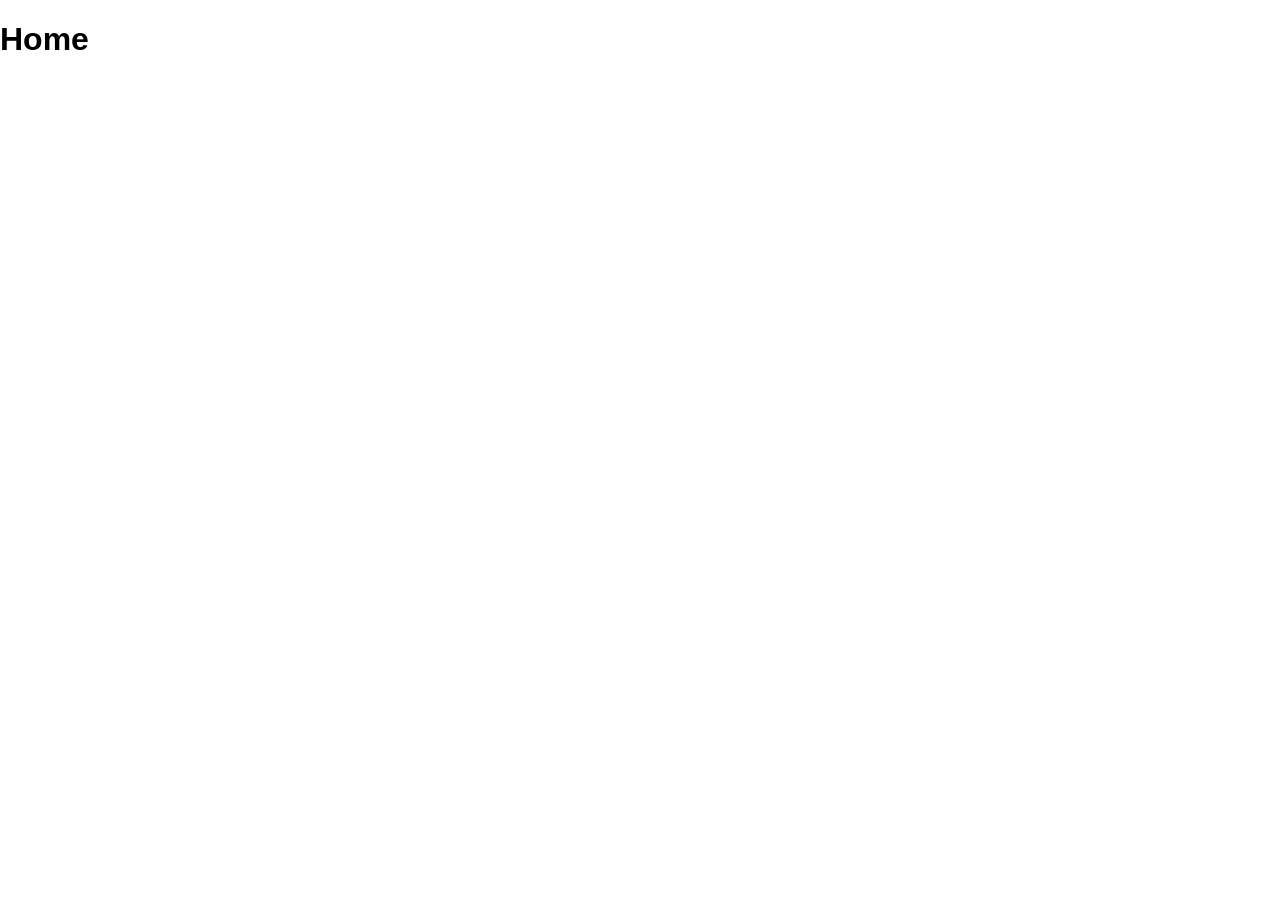
==== smarttask-ai/frontend/pages/index.html @ 48dbce5c "initial project setup" ====
<!DOCTYPE html>
<html lang="en">
<head>
  <meta charset="UTF-8">
  <meta name="viewport" content="width=device-width, initial-scale=1.0">
  <title>SmartTask AI – Home</title>
  <link rel="stylesheet" href="../css/style.css">
</head>
<body>
  <h1>Home</h1>
  <!-- TODO Member 2 -->
  <script src="../js/config.js"></script>
  <script src="../js/api.js"></script>
</body>
</html>
---- smarttask-ai/frontend/css/style.css ----
/* TODO Member 2: global styles, responsive */
* { box-sizing: border-box; }
body { font-family: Arial, sans-serif; margin: 0; }
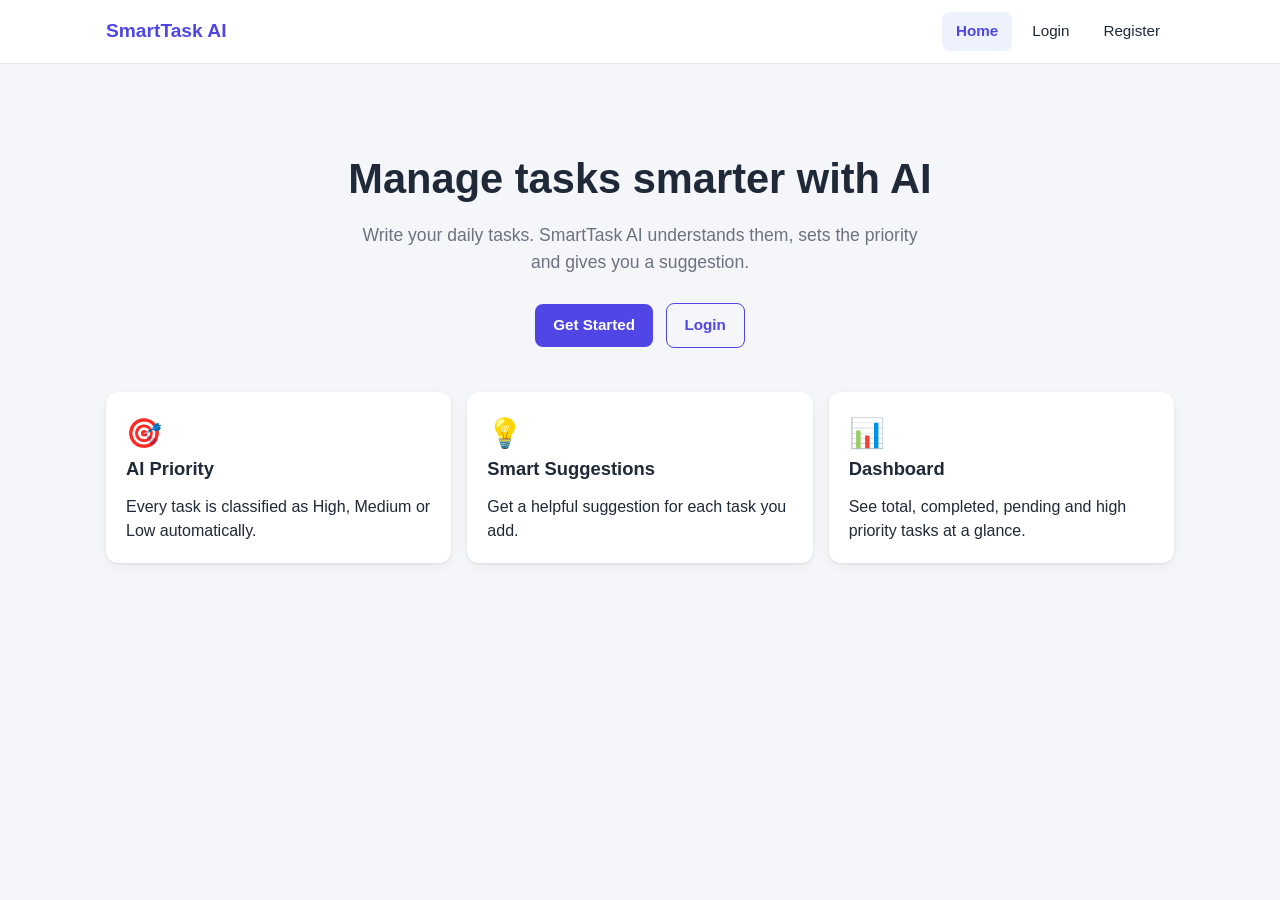
==== commit afd69a58: "designing frontend" ====
--- a/smarttask-ai/frontend/pages/index.html
+++ b/smarttask-ai/frontend/pages/index.html
@@ -6,10 +6,24 @@
   <title>SmartTask AI – Home</title>
   <link rel="stylesheet" href="../css/style.css">
 </head>
-<body>
-  <h1>Home</h1>
-  <!-- TODO Member 2 -->
+<body data-page="home">
+  <div id="navbar"></div>
+  <main class="container">
+    <section class="hero">
+      <h1>Manage tasks smarter with AI</h1>
+      <p>Write your daily tasks. SmartTask AI understands them, sets the priority and gives you a suggestion.</p>
+      <a class="btn" href="register.html">Get Started</a>
+      <a class="btn btn-outline" href="login.html">Login</a>
+    </section>
+    <section class="features">
+      <div class="card feature"><div class="icon">🎯</div><h2>AI Priority</h2><p>Every task is classified as High, Medium or Low automatically.</p></div>
+      <div class="card feature"><div class="icon">💡</div><h2>Smart Suggestions</h2><p>Get a helpful suggestion for each task you add.</p></div>
+      <div class="card feature"><div class="icon">📊</div><h2>Dashboard</h2><p>See total, completed, pending and high priority tasks at a glance.</p></div>
+    </section>
+  </main>
   <script src="../js/config.js"></script>
+  <script src="../js/mock.js"></script>
   <script src="../js/api.js"></script>
+  <script src="../js/common.js"></script>
 </body>
 </html>
--- a/smarttask-ai/frontend/css/style.css
+++ b/smarttask-ai/frontend/css/style.css
@@ -1,3 +1,121 @@
-/* TODO Member 2: global styles, responsive */
-* { box-sizing: border-box; }
-body { font-family: Arial, sans-serif; margin: 0; }
+:root {
+  --primary: #4f46e5; --primary-dark: #4338ca; --primary-soft: #eef2ff;
+  --bg: #f5f6fa; --card: #ffffff; --text: #1f2937; --muted: #6b7280; --border: #e5e7eb;
+  --high: #dc2626; --high-bg: #fee2e2; --medium: #b45309; --medium-bg: #fef3c7;
+  --low: #15803d; --low-bg: #dcfce7; --radius: 12px;
+  --shadow: 0 1px 3px rgba(0,0,0,.08), 0 4px 12px rgba(0,0,0,.04);
+}
+* { box-sizing: border-box; margin: 0; padding: 0; }
+body { font-family: "Segoe UI", Arial, sans-serif; background: var(--bg); color: var(--text); line-height: 1.5; }
+a { color: var(--primary); text-decoration: none; }
+.container { max-width: 1100px; margin: 0 auto; padding: 24px 16px 48px; }
+h1 { font-size: 1.7rem; margin-bottom: 4px; }
+h2 { font-size: 1.15rem; margin-bottom: 12px; }
+.subtitle { color: var(--muted); margin-bottom: 20px; }
+
+/* Navbar */
+.navbar { background: var(--card); border-bottom: 1px solid var(--border); position: sticky; top: 0; z-index: 20; }
+.nav-inner { max-width: 1100px; margin: 0 auto; padding: 12px 16px; display: flex; align-items: center; justify-content: space-between; }
+.brand { font-weight: 700; font-size: 1.2rem; color: var(--primary); }
+.nav-links { display: flex; align-items: center; gap: 6px; }
+.nav-links a, .nav-links button { padding: 8px 14px; border-radius: 8px; color: var(--text); font-size: .95rem; background: none; border: none; cursor: pointer; }
+.nav-links a:hover, .nav-links button:hover { background: var(--primary-soft); }
+.nav-links a.active { background: var(--primary-soft); color: var(--primary); font-weight: 600; }
+.nav-user { color: var(--muted); font-size: .85rem; margin-right: 6px; }
+.hamburger { display: none; background: none; border: none; font-size: 1.6rem; cursor: pointer; }
+
+/* Buttons & forms */
+.btn { display: inline-block; padding: 10px 18px; border-radius: 8px; border: none; background: var(--primary); color: #fff; font-size: .95rem; cursor: pointer; font-weight: 600; }
+.btn:hover { background: var(--primary-dark); }
+.btn:disabled { opacity: .6; cursor: not-allowed; }
+.btn-outline { background: transparent; color: var(--primary); border: 1px solid var(--primary); }
+.btn-outline:hover { background: var(--primary-soft); }
+.btn-danger { background: var(--high); }
+.btn-danger:hover { background: #b91c1c; }
+.btn-success { background: var(--low); }
+.btn-success:hover { background: #166534; }
+.btn-sm { padding: 6px 12px; font-size: .85rem; }
+label { display: block; font-size: .9rem; font-weight: 600; margin-bottom: 4px; }
+input, textarea, select { width: 100%; padding: 10px 12px; border: 1px solid var(--border); border-radius: 8px; font-size: .95rem; font-family: inherit; background: #fff; }
+input:focus, textarea:focus, select:focus { outline: 2px solid var(--primary-soft); border-color: var(--primary); }
+textarea { resize: vertical; min-height: 80px; }
+.form-group { margin-bottom: 14px; }
+.form-row { display: grid; grid-template-columns: 1fr 1fr; gap: 12px; }
+.error-text { color: var(--high); font-size: .9rem; margin-bottom: 10px; min-height: 1.2em; }
+
+/* Cards */
+.card { background: var(--card); border-radius: var(--radius); box-shadow: var(--shadow); padding: 20px; margin-bottom: 20px; }
+.stats-grid { display: grid; grid-template-columns: repeat(4, 1fr); gap: 16px; margin-bottom: 20px; }
+.stat-card { background: var(--card); border-radius: var(--radius); box-shadow: var(--shadow); padding: 18px; border-left: 4px solid var(--primary); }
+.stat-card .label { color: var(--muted); font-size: .85rem; }
+.stat-card .value { font-size: 2rem; font-weight: 700; }
+.stat-card.green { border-color: var(--low); } .stat-card.orange { border-color: var(--medium); } .stat-card.red { border-color: var(--high); }
+
+/* Badges */
+.badge { display: inline-block; padding: 2px 10px; border-radius: 999px; font-size: .78rem; font-weight: 700; }
+.badge-high { background: var(--high-bg); color: var(--high); }
+.badge-medium { background: var(--medium-bg); color: var(--medium); }
+.badge-low { background: var(--low-bg); color: var(--low); }
+.badge-completed { background: var(--low-bg); color: var(--low); }
+.badge-pending { background: #e0e7ff; color: var(--primary); }
+
+/* Task list */
+.filters { display: flex; gap: 10px; flex-wrap: wrap; margin-bottom: 16px; }
+.filters select { width: auto; }
+.task-item { display: flex; justify-content: space-between; gap: 12px; padding: 14px 0; border-bottom: 1px solid var(--border); }
+.task-item:last-child { border-bottom: none; }
+.task-title { font-weight: 600; }
+.task-title.done { text-decoration: line-through; color: var(--muted); }
+.task-meta { display: flex; flex-wrap: wrap; gap: 8px; align-items: center; margin: 4px 0; font-size: .85rem; color: var(--muted); }
+.task-suggestion { font-size: .85rem; color: var(--primary); }
+.task-actions { display: flex; gap: 6px; align-items: flex-start; flex-wrap: wrap; justify-content: flex-end; }
+.empty { text-align: center; color: var(--muted); padding: 30px 0; }
+
+/* Modal */
+.modal-backdrop { position: fixed; inset: 0; background: rgba(0,0,0,.4); display: none; align-items: center; justify-content: center; z-index: 50; padding: 16px; }
+.modal-backdrop.open { display: flex; }
+.modal { background: #fff; border-radius: var(--radius); padding: 24px; width: 100%; max-width: 480px; }
+.modal-actions { display: flex; gap: 10px; justify-content: flex-end; margin-top: 8px; }
+
+/* Toast */
+#toast { position: fixed; bottom: 20px; right: 20px; z-index: 100; display: flex; flex-direction: column; gap: 8px; }
+.toast-msg { background: var(--text); color: #fff; padding: 10px 16px; border-radius: 8px; font-size: .9rem; box-shadow: var(--shadow); }
+.toast-msg.error { background: var(--high); }
+.toast-msg.success { background: var(--low); }
+
+/* Auth pages */
+.auth-wrap { max-width: 400px; margin: 40px auto; }
+.auth-wrap .card { padding: 28px; }
+.auth-switch { text-align: center; margin-top: 14px; font-size: .9rem; color: var(--muted); }
+
+/* Landing */
+.hero { text-align: center; padding: 60px 16px 40px; }
+.hero h1 { font-size: 2.6rem; margin-bottom: 12px; }
+.hero p { color: var(--muted); max-width: 560px; margin: 0 auto 24px; font-size: 1.1rem; }
+.hero .btn { margin: 4px; }
+.features { display: grid; grid-template-columns: repeat(3, 1fr); gap: 16px; }
+.feature .icon { font-size: 1.8rem; }
+
+/* AI result */
+.ai-result { background: var(--primary-soft); border-radius: var(--radius); padding: 18px; margin-top: 16px; display: none; }
+.ai-result.show { display: block; }
+.ai-result dl { display: grid; grid-template-columns: 130px 1fr; gap: 6px 10px; margin-bottom: 14px; }
+.ai-result dt { font-weight: 600; color: var(--muted); }
+.tip-box { font-size: 1.05rem; padding: 14px; background: var(--primary-soft); border-radius: 10px; margin-bottom: 12px; }
+.dashboard-two { display: grid; grid-template-columns: 2fr 1fr; gap: 20px; }
+
+@media (max-width: 800px) {
+  .stats-grid { grid-template-columns: repeat(2, 1fr); }
+  .features { grid-template-columns: 1fr; }
+  .dashboard-two { grid-template-columns: 1fr; }
+  .hamburger { display: block; }
+  .nav-links { display: none; position: absolute; top: 100%; left: 0; right: 0; background: var(--card); flex-direction: column; align-items: stretch; padding: 10px 16px; border-bottom: 1px solid var(--border); }
+  .nav-links.open { display: flex; }
+  .hero h1 { font-size: 2rem; }
+}
+@media (max-width: 520px) {
+  .form-row { grid-template-columns: 1fr; }
+  .task-item { flex-direction: column; }
+  .task-actions { justify-content: flex-start; }
+  .ai-result dl { grid-template-columns: 1fr; }
+}
